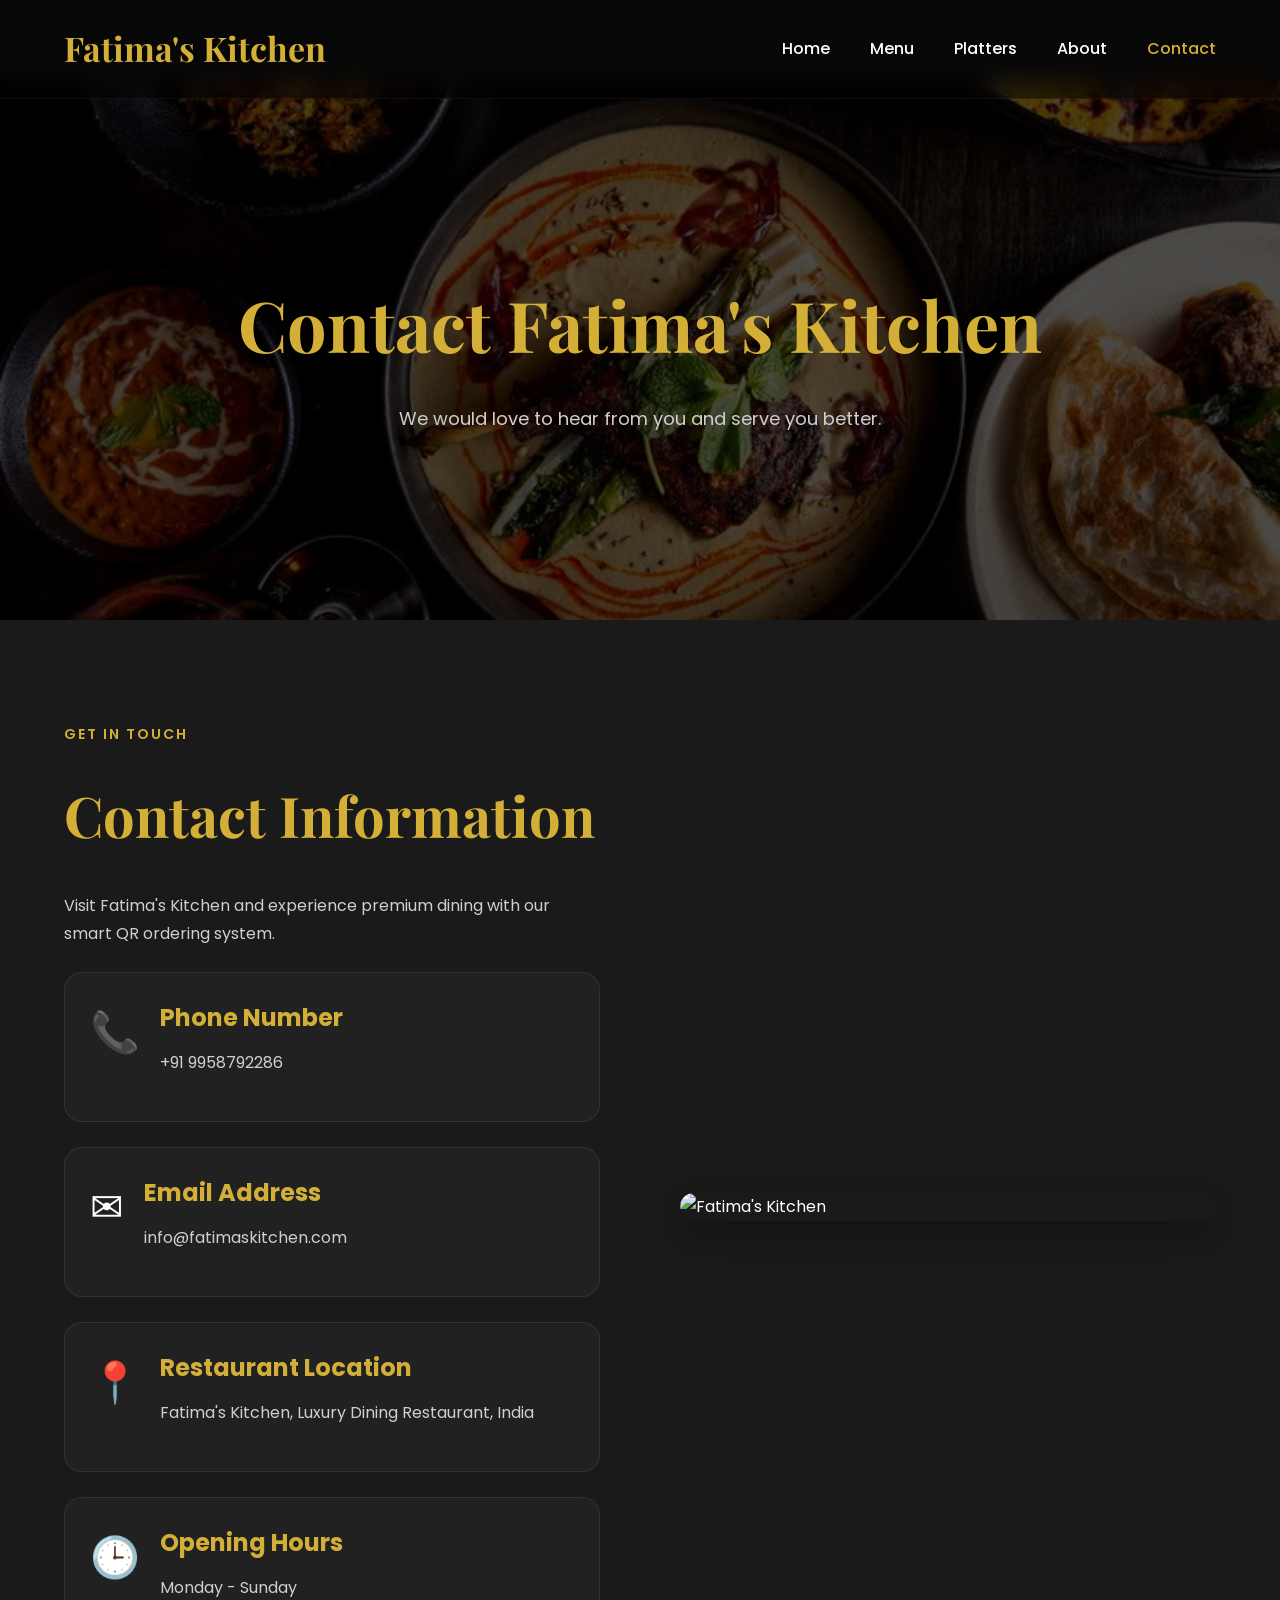
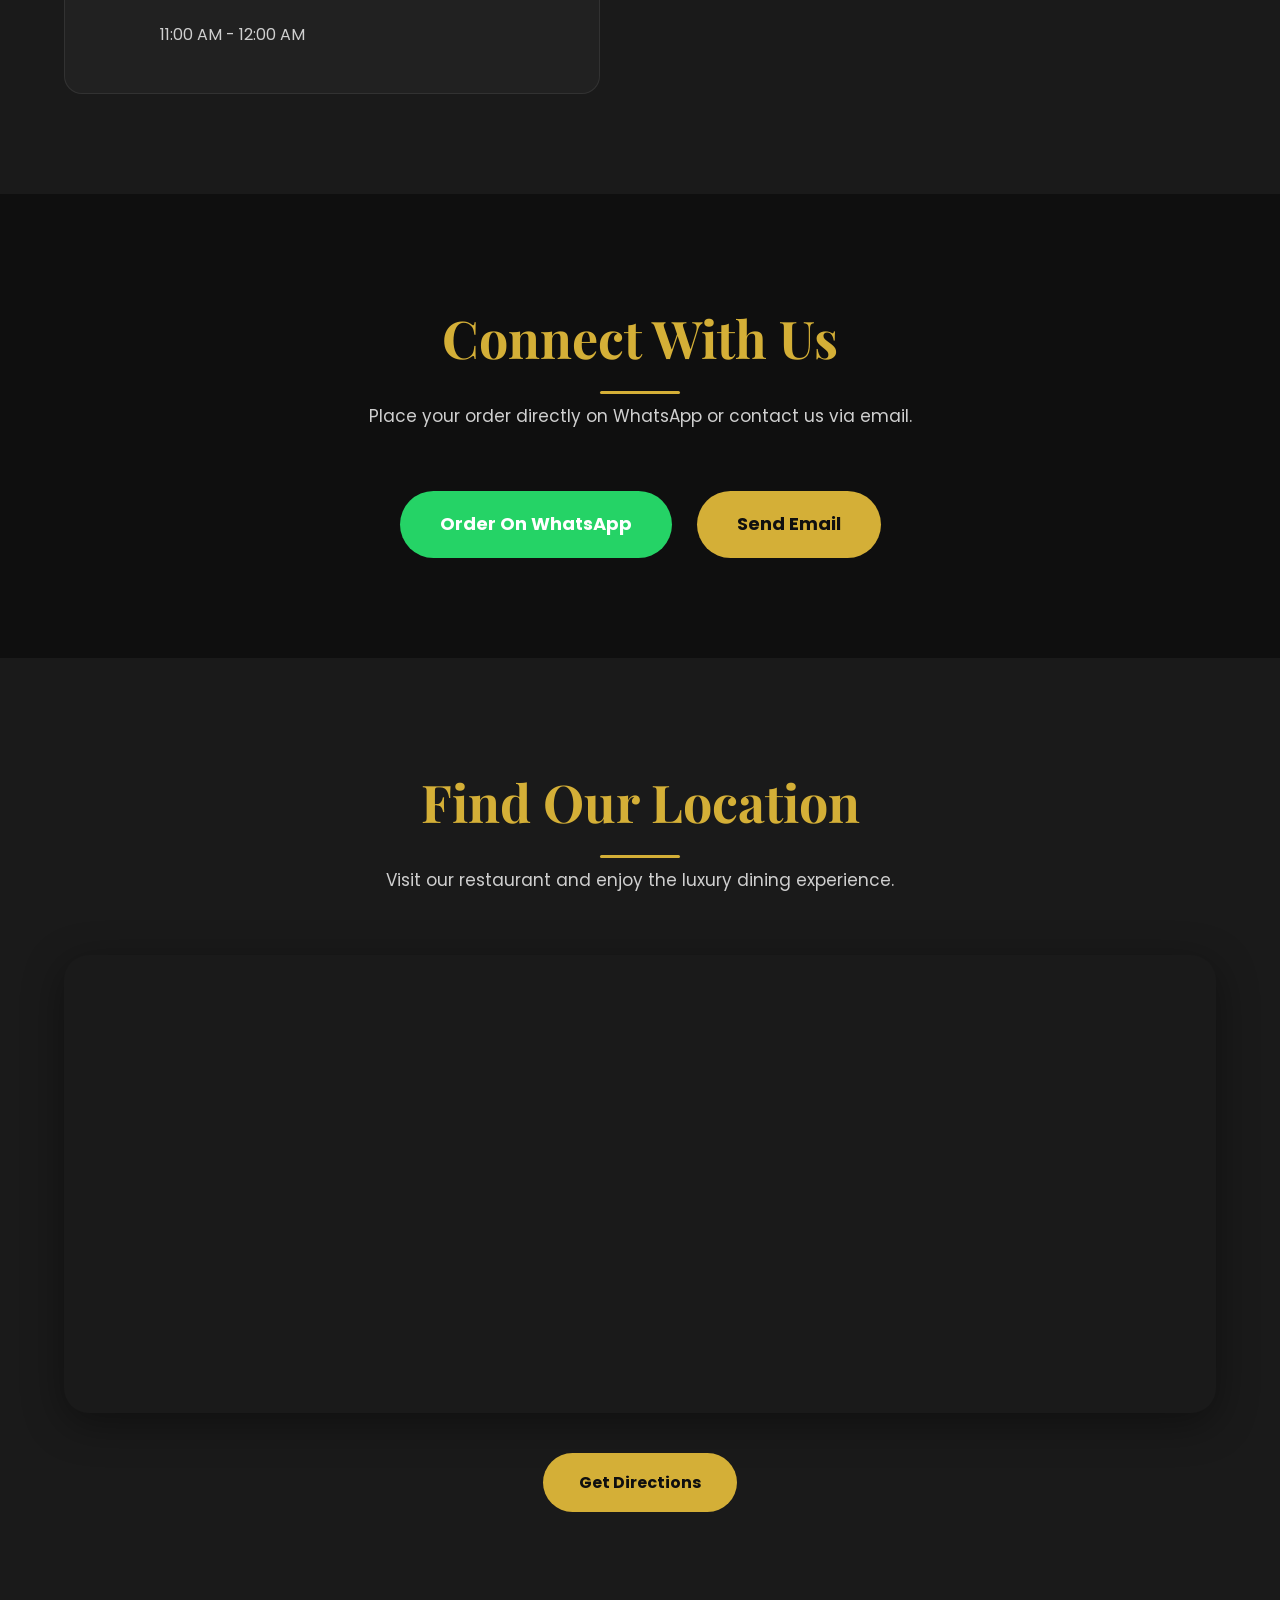
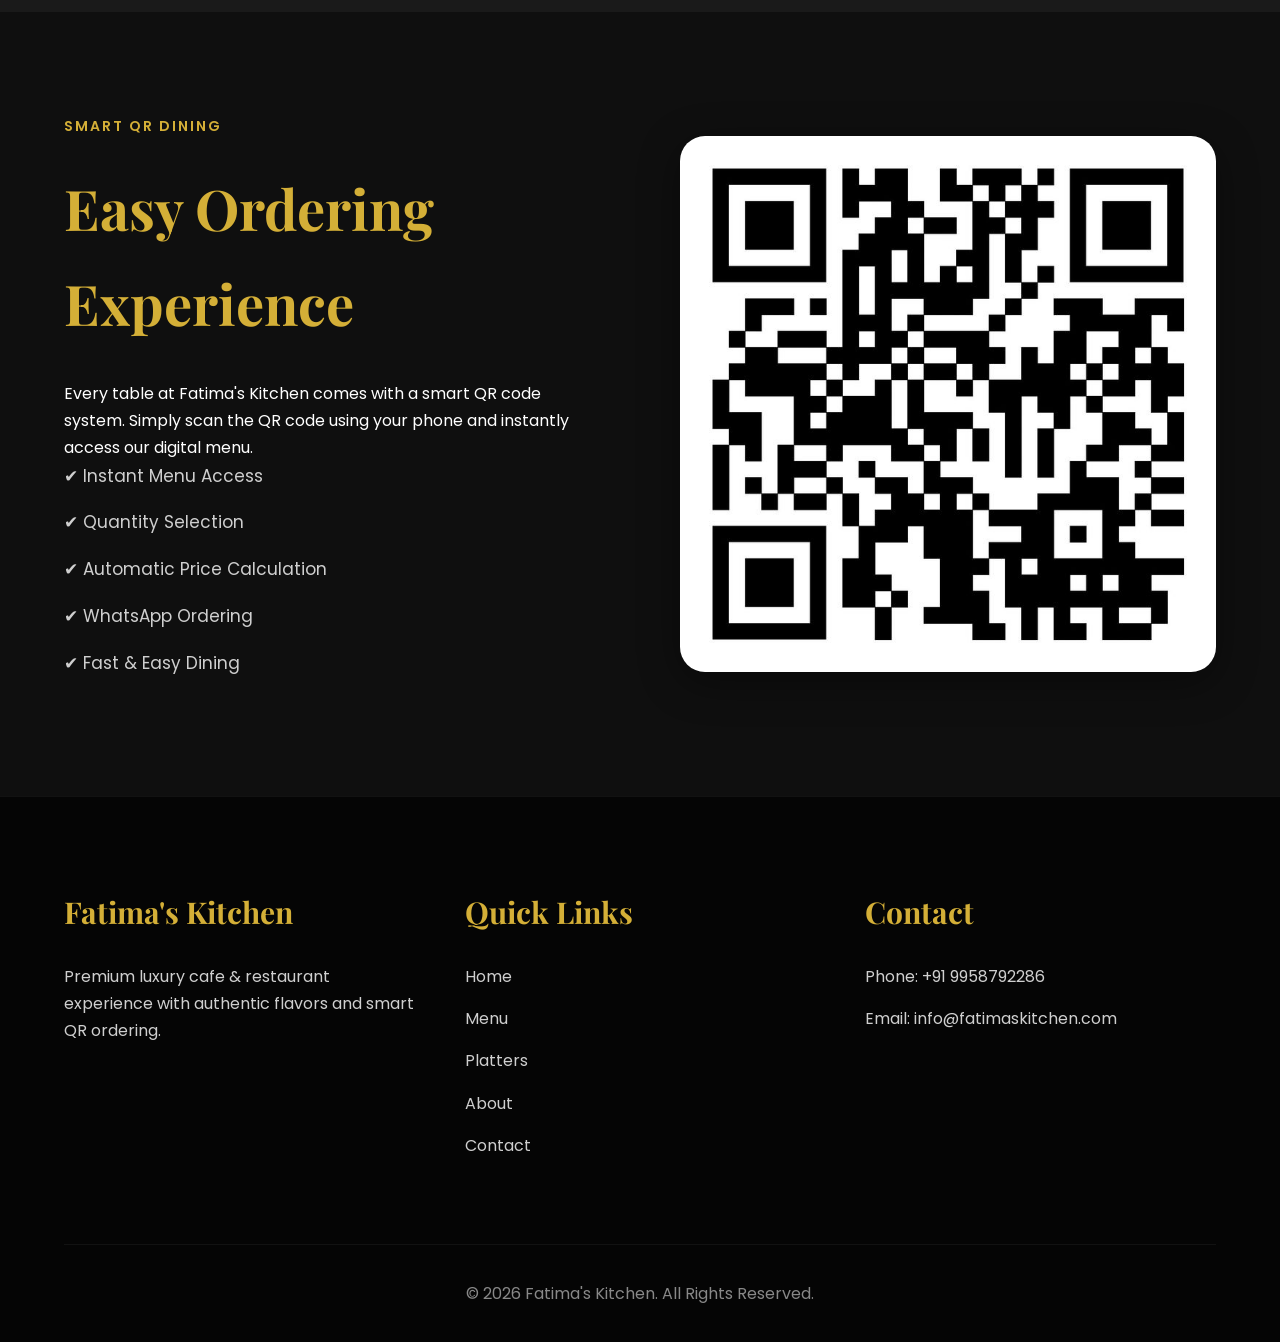
==== contact.html @ e118259c "initial commit" ====
<!DOCTYPE html>
<html lang="en">

<head>

    <meta charset="UTF-8">

    <meta name="viewport"
        content="width=device-width, initial-scale=1.0">

    <title>
        Contact Us | Fatima's Kitchen
    </title>

    <!-- GOOGLE FONTS -->

    <link rel="preconnect"
        href="https://fonts.googleapis.com">

    <link rel="preconnect"
        href="https://fonts.gstatic.com"
        crossorigin>

    <link href="https://fonts.googleapis.com/css2?family=Playfair+Display:wght@500;600;700&family=Poppins:wght@300;400;500;600&display=swap"
        rel="stylesheet">

    <!-- Main CSS -->
    <link rel="stylesheet" href="css/style.css">

    <!-- Animations CSS -->
    <link rel="stylesheet" href="css/animations.css">
    
    <!-- Responsive CSS -->
    <link rel="stylesheet" href="css/responsive.css">

</head>

<body>






    <!-- ========================= -->
    <!-- HEADER -->
    <!-- ========================= -->

    <header class="header">

        <div class="logo">

            <a href="index.html">
                Fatima's Kitchen
            </a>

        </div>

        <nav class="navbar">

            <ul class="nav-links">

                <li>
                    <a href="index.html">
                        Home
                    </a>
                </li>

                <li>
                    <a href="menu.html">
                        Menu
                    </a>
                </li>

                <li>
                    <a href="platters.html">
                        Platters
                    </a>
                </li>

                <li>
                    <a href="about.html">
                        About
                    </a>
                </li>

                <li>
                    <a href="contact.html"
                        class="active">
                        Contact
                    </a>
                </li>

            </ul>

        </nav>

        <div class="mobile-menu-btn">
            ☰
        </div>

    </header>








    <!-- ========================= -->
    <!-- PAGE HERO -->
    <!-- ========================= -->

    <section class="page-hero"
        style="background-image: url('images/hero/hero2.jpg');">

        <div class="overlay"></div>

        <div class="page-hero-content">

            <h1>
                Contact Fatima's Kitchen
            </h1>

            <p>
                We would love to hear from you and serve you better.
            </p>

        </div>

    </section>










    <!-- ========================= -->
    <!-- CONTACT INFO SECTION -->
    <!-- ========================= -->

    <section class="contact-info-section">

        <div class="container">

            <div class="contact-grid">







                <!-- CONTACT DETAILS -->

                <div class="contact-details">

                    <span class="section-subtitle">
                        Get In Touch
                    </span>

                    <h2>
                        Contact Information
                    </h2>

                    <p>
                        Visit Fatima's Kitchen and experience premium dining with our smart QR ordering system.
                    </p>







                    <!-- PHONE -->

                    <div class="contact-card">

                        <div class="contact-icon">
                            📞
                        </div>

                        <div class="contact-text">

                            <h3>
                                Phone Number
                            </h3>

                            <p>
                                +91 9958792286
                            </p>

                        </div>

                    </div>








                    <!-- EMAIL -->

                    <div class="contact-card">

                        <div class="contact-icon">
                            ✉
                        </div>

                        <div class="contact-text">

                            <h3>
                                Email Address
                            </h3>

                            <p>
                                info@fatimaskitchen.com
                            </p>

                        </div>

                    </div>








                    <!-- LOCATION -->

                    <div class="contact-card">

                        <div class="contact-icon">
                            📍
                        </div>

                        <div class="contact-text">

                            <h3>
                                Restaurant Location
                            </h3>

                            <p>
                                Fatima's Kitchen,
                                Luxury Dining Restaurant,
                                India
                            </p>

                        </div>

                    </div>








                    <!-- OPENING HOURS -->

                    <div class="contact-card">

                        <div class="contact-icon">
                            🕒
                        </div>

                        <div class="contact-text">

                            <h3>
                                Opening Hours
                            </h3>

                            <p>
                                Monday - Sunday
                            </p>

                            <p>
                                11:00 AM - 12:00 AM
                            </p>

                        </div>

                    </div>

                </div>








                <!-- CONTACT IMAGE -->

                <div class="contact-image">

                    <img src="images/gallery/gallery3.jpg"
                        alt="Fatima's Kitchen">

                </div>

            </div>

        </div>

    </section>










    <!-- ========================= -->
    <!-- CONTACT ACTIONS -->
    <!-- ========================= -->

    <section class="contact-actions-section">

        <div class="container">

            <div class="section-heading">

                <h2>
                    Connect With Us
                </h2>

                <p>
                    Place your order directly on WhatsApp or contact us via email.
                </p>

            </div>







            <div class="contact-action-buttons">




                <!-- WHATSAPP BUTTON -->

                <a href="https://wa.me/919958792286"
                    target="_blank"
                    class="contact-btn whatsapp-contact-btn">

                    Order On WhatsApp

                </a>








                <!-- EMAIL BUTTON -->

                <a href="mailto:info@fatimaskitchen.com"
                    class="contact-btn email-contact-btn">

                    Send Email

                </a>

            </div>

        </div>

    </section>










    <!-- ========================= -->
    <!-- GOOGLE MAP SECTION -->
    <!-- ========================= -->

    <section class="map-section">

        <div class="container">

            <div class="section-heading">

                <h2>
                    Find Our Location
                </h2>

                <p>
                    Visit our restaurant and enjoy the luxury dining experience.
                </p>

            </div>








            <!-- GOOGLE MAP -->

            <div class="map-container">

                <iframe
                    src="https://www.google.com/maps?q=Pari%20Chowk%20Greater%20Noida&output=embed"
                    width="100%"
                    height="450"
                    style="border:0;"
                    allowfullscreen=""
                    loading="lazy">

                </iframe>

            </div>








            <!-- DIRECTION BUTTON -->

            <div class="direction-btn-box">

                <a href="https://maps.google.com"
                    target="_blank"
                    class="direction-btn">

                    Get Directions

                </a>

            </div>

        </div>

    </section>










    <!-- ========================= -->
    <!-- QR ORDERING INFO -->
    <!-- ========================= -->

    <section class="qr-info-section">

        <div class="container">

            <div class="qr-info-grid">







                <!-- LEFT -->

                <div class="qr-info-content">

                    <span class="section-subtitle">
                        Smart QR Dining
                    </span>

                    <h2>
                        Easy Ordering Experience
                    </h2>

                    <p>
                        Every table at Fatima's Kitchen comes with a smart QR code system.
                        Simply scan the QR code using your phone and instantly access our digital menu.
                    </p>

                    <ul class="qr-features">

                        <li>
                            ✔ Instant Menu Access
                        </li>

                        <li>
                            ✔ Quantity Selection
                        </li>

                        <li>
                            ✔ Automatic Price Calculation
                        </li>

                        <li>
                            ✔ WhatsApp Ordering
                        </li>

                        <li>
                            ✔ Fast & Easy Dining
                        </li>

                    </ul>

                </div>








                <!-- RIGHT -->

                <div class="qr-info-image">

                    <img src="images/gallery/qr-demo.jpg"
                        alt="QR Ordering System">

                </div>

            </div>

        </div>

    </section>










    <!-- ========================= -->
    <!-- FOOTER -->
    <!-- ========================= -->

    <footer class="footer">

        <div class="container">

            <div class="footer-grid">








                <!-- ABOUT -->

                <div class="footer-box">

                    <h3>
                        Fatima's Kitchen
                    </h3>

                    <p>
                        Premium luxury cafe & restaurant experience with authentic flavors and smart QR ordering.
                    </p>

                </div>








                <!-- QUICK LINKS -->

                <div class="footer-box">

                    <h3>
                        Quick Links
                    </h3>

                    <ul>

                        <li>
                            <a href="index.html">
                                Home
                            </a>
                        </li>

                        <li>
                            <a href="menu.html">
                                Menu
                            </a>
                        </li>

                        <li>
                            <a href="platters.html">
                                Platters
                            </a>
                        </li>

                        <li>
                            <a href="about.html">
                                About
                            </a>
                        </li>

                        <li>
                            <a href="contact.html">
                                Contact
                            </a>
                        </li>

                    </ul>

                </div>








                <!-- CONTACT -->

                <div class="footer-box">

                    <h3>
                        Contact
                    </h3>

                    <p>
                        Phone: +91 9958792286
                    </p>

                    <p>
                        Email: info@fatimaskitchen.com
                    </p>

                </div>

            </div>








            <!-- FOOTER BOTTOM -->

            <div class="footer-bottom">

                <p>
                    © 2026 Fatima's Kitchen.
                    All Rights Reserved.
                </p>

            </div>

        </div>

    </footer>








    <!-- MAIN JS -->

    <script src="js/main.js"></script>

</body>

</html>
---- css/style.css ----
/* =========================================================
   FATIMA'S KITCHEN
   LUXURY RESTAURANT WEBSITE
   MAIN STYLESHEET - PART 1
========================================================= */



/* =========================================================
   GOOGLE FONTS
========================================================= */

@import url('https://fonts.googleapis.com/css2?family=Playfair+Display:wght@500;600;700&family=Poppins:wght@300;400;500;600;700&display=swap');



/* =========================================================
   ROOT VARIABLES
========================================================= */

:root {

    --primary-color: #d4af37;

    --secondary-color: #f5f5dc;

    --dark-color: #0f0f0f;

    --dark-light: #1a1a1a;

    --text-color: #ffffff;

    --paragraph-color: #cfcfcf;

    --border-color: rgba(255, 255, 255, 0.08);

    --transition: 0.4s ease;

    --box-shadow:
        0 10px 40px rgba(0, 0, 0, 0.4);

}



/* =========================================================
   GLOBAL RESET
========================================================= */

* {

    margin: 0;

    padding: 0;

    box-sizing: border-box;

    scroll-behavior: smooth;

}



/* =========================================================
   BODY
========================================================= */

body {

    background: var(--dark-color);

    color: var(--text-color);

    font-family: 'Poppins', sans-serif;

    overflow-x: hidden;

    line-height: 1.7;

}



/* =========================================================
   CONTAINER
========================================================= */

.container {

    width: 90%;

    max-width: 1400px;

    margin: auto;

}



/* =========================================================
   IMAGES
========================================================= */

img {

    width: 100%;

    display: block;

}



/* =========================================================
   LINKS
========================================================= */

a {

    text-decoration: none;

    color: inherit;

}



/* =========================================================
   LISTS
========================================================= */

ul {

    list-style: none;

}



/* =========================================================
   SECTION SPACING
========================================================= */

section {

    padding: 100px 0;

}



/* =========================================================
   SECTION HEADINGS
========================================================= */

.section-heading {

    text-align: center;

    margin-bottom: 60px;

}

.section-heading h2 {

    font-size: 52px;

    font-family: 'Playfair Display', serif;

    color: var(--primary-color);

    margin-bottom: 20px;

}

.section-heading p {

    color: var(--paragraph-color);

    max-width: 700px;

    margin: auto;

    font-size: 17px;

}



/* =========================================================
   SUBTITLE
========================================================= */

.section-subtitle {

    color: var(--primary-color);

    letter-spacing: 2px;

    text-transform: uppercase;

    font-size: 14px;

    font-weight: 600;

}



/* =========================================================
   BUTTONS
========================================================= */

.btn {

    display: inline-block;

    padding: 14px 34px;

    border-radius: 50px;

    font-weight: 600;

    transition: var(--transition);

    cursor: pointer;

    border: none;

}

.primary-btn {

    background: var(--primary-color);

    color: var(--dark-color);

}

.primary-btn:hover {

    transform: translateY(-4px);

    box-shadow: 0 10px 30px rgba(212, 175, 55, 0.3);

}

.secondary-btn {

    border: 1px solid var(--primary-color);

    color: var(--primary-color);

}

.secondary-btn:hover {

    background: var(--primary-color);

    color: var(--dark-color);

}



/* =========================================================
   HEADER
========================================================= */

.header {

    position: fixed;

    top: 0;

    left: 0;

    width: 100%;

    z-index: 1000;

    padding: 20px 5%;

    display: flex;

    justify-content: space-between;

    align-items: center;

    background: rgba(0, 0, 0, 0.5);

    backdrop-filter: blur(10px);

    border-bottom: 1px solid rgba(255, 255, 255, 0.05);

}

.logo a {

    font-size: 34px;

    font-family: 'Playfair Display', serif;

    color: var(--primary-color);

    font-weight: 700;

}



/* =========================================================
   NAVBAR
========================================================= */

.nav-links {

    display: flex;

    gap: 40px;

}

.nav-links li a {

    position: relative;

    color: var(--text-color);

    transition: var(--transition);

    font-weight: 500;

}

.nav-links li a:hover {

    color: var(--primary-color);

}

.nav-links li a.active {

    color: var(--primary-color);

}

.nav-links li a::after {

    content: '';

    position: absolute;

    left: 0;

    bottom: -6px;

    width: 0;

    height: 2px;

    background: var(--primary-color);

    transition: var(--transition);

}

.nav-links li a:hover::after {

    width: 100%;

}

.mobile-menu-btn {

    display: none;

    font-size: 30px;

    cursor: pointer;

}



/* =========================================================
   HERO SECTION
========================================================= */

.hero {

    position: relative;

    height: 100vh;

    overflow: hidden;

}

.hero-overlay {

    position: absolute;

    width: 100%;

    height: 100%;

    background:
        linear-gradient(
            rgba(0,0,0,0.7),
            rgba(0,0,0,0.6)
        );

    z-index: 1;

}

.hero-slider {

    height: 100%;

}

.hero-slide {

    position: absolute;

    width: 100%;

    height: 100%;

    background-size: cover;

    background-position: center;

    opacity: 0;

    transition: opacity 1s ease;

}

.active-slide {

    opacity: 1;

}

.hero-content {

    position: relative;

    z-index: 2;

    height: 100%;

    display: flex;

    flex-direction: column;

    justify-content: center;

    align-items: center;

    text-align: center;

    padding: 0 20px;

}

.hero-content h1 {

    font-size: 85px;

    font-family: 'Playfair Display', serif;

    margin-bottom: 20px;

    max-width: 1000px;

    line-height: 1.2;

}

.hero-content h1 span {

    color: var(--primary-color);

}

.hero-content p {

    font-size: 20px;

    color: var(--paragraph-color);

    margin-bottom: 40px;

}

.hero-buttons {

    display: flex;

    gap: 20px;

}



/* =========================================================
   PAGE HERO
========================================================= */

.page-hero {

    position: relative;

    height: 60vh;

    display: flex;

    justify-content: center;

    align-items: center;

    background-size: cover;

    background-position: center;

    margin-top: 80px;

}

.page-hero .overlay {

    position: absolute;

    width: 100%;

    height: 100%;

    background: rgba(0,0,0,0.7);

}

.page-hero-content {

    position: relative;

    z-index: 2;

    text-align: center;

}

.page-hero-content h1 {

    font-size: 70px;

    color: var(--primary-color);

    font-family: 'Playfair Display', serif;

    margin-bottom: 20px;

}

.page-hero-content p {

    color: var(--paragraph-color);

    font-size: 18px;

}





/* =========================================================
   WELCOME SECTION
========================================================= */

.welcome-section {

    background: var(--dark-light);

}

.welcome-section .section-heading {

    max-width: 900px;

    margin: auto;

}

.welcome-section p {

    font-size: 18px;

    color: var(--paragraph-color);

}



/* =========================================================
   FEATURED PLATTERS
========================================================= */

.featured-platters {

    background: var(--dark-color);

}

.platter-grid {

    display: grid;

    grid-template-columns: repeat(auto-fit, minmax(320px, 1fr));

    gap: 40px;

}

.platter-card {

    background: rgba(255,255,255,0.03);

    border: 1px solid var(--border-color);

    border-radius: 20px;

    overflow: hidden;

    transition: var(--transition);

    position: relative;

}

.platter-card:hover {

    transform: translateY(-10px);

    box-shadow: var(--box-shadow);

}

.platter-image {

    overflow: hidden;

}

.platter-image img {

    height: 280px;

    object-fit: cover;

    transition: var(--transition);

}

.platter-card:hover img {

    transform: scale(1.08);

}

.platter-content {

    padding: 30px;

}

.platter-content h3 {

    font-size: 30px;

    margin-bottom: 15px;

    font-family: 'Playfair Display', serif;

    color: var(--primary-color);

}

.platter-content .serves {

    color: var(--secondary-color);

    margin-bottom: 20px;

    font-size: 15px;

}

.platter-content ul {

    margin-bottom: 25px;

}

.platter-content ul li {

    margin-bottom: 10px;

    color: var(--paragraph-color);

    position: relative;

    padding-left: 20px;

}

.platter-content ul li::before {

    content: '•';

    position: absolute;

    left: 0;

    color: var(--primary-color);

}

.platter-content h4 {

    font-size: 32px;

    color: var(--primary-color);

    margin-bottom: 20px;

}

.card-btn {

    display: inline-block;

    padding: 12px 28px;

    border-radius: 40px;

    background: var(--primary-color);

    color: var(--dark-color);

    font-weight: 600;

    transition: var(--transition);

}

.card-btn:hover {

    transform: translateY(-4px);

}



/* =========================================================
   QR SECTION
========================================================= */

.qr-section {

    background: linear-gradient(
        to right,
        #121212,
        #1d1d1d
    );

}

.qr-content {

    display: grid;

    grid-template-columns: repeat(2, 1fr);

    gap: 70px;

    align-items: center;

}

.qr-text h2 {

    font-size: 56px;

    font-family: 'Playfair Display', serif;

    color: var(--primary-color);

    margin-bottom: 25px;

}

.qr-text p {

    color: var(--paragraph-color);

    margin-bottom: 40px;

    font-size: 18px;

}

.qr-steps {

    display: flex;

    gap: 25px;

}

.step {

    text-align: center;

}

.step span {

    display: flex;

    justify-content: center;

    align-items: center;

    width: 70px;

    height: 70px;

    border-radius: 50%;

    background: var(--primary-color);

    color: var(--dark-color);

    font-size: 24px;

    font-weight: 700;

    margin-bottom: 15px;

}

.step p {

    color: var(--text-color);

    font-size: 15px;

}

.qr-image img {

    border-radius: 25px;

    box-shadow: var(--box-shadow);

}



/* =========================================================
   SPECIAL MENU
========================================================= */

.special-menu {

    background: var(--dark-color);

}

.special-menu-grid {

    display: grid;

    grid-template-columns: repeat(auto-fit, minmax(300px, 1fr));

    gap: 35px;

}

.menu-item {

    background: rgba(255,255,255,0.03);

    border: 1px solid var(--border-color);

    border-radius: 20px;

    overflow: hidden;

    transition: var(--transition);

}

.menu-item:hover {

    transform: translateY(-10px);

    box-shadow: var(--box-shadow);

}

.menu-item img {

    height: 260px;

    object-fit: cover;

}

.menu-content {

    padding: 25px;

}

.menu-content h3 {

    font-size: 28px;

    margin-bottom: 15px;

    font-family: 'Playfair Display', serif;

    color: var(--primary-color);

}

.menu-content p {

    color: var(--paragraph-color);

    margin-bottom: 20px;

}

.menu-content span {

    font-size: 24px;

    font-weight: 700;

    color: var(--primary-color);

}



/* =========================================================
   MENU PAGE
========================================================= */

.menu-search-section {

    background: var(--dark-light);

    padding-top: 50px;

    padding-bottom: 50px;

}

#menuSearch {

    width: 100%;

    padding: 18px 25px;

    background: rgba(255,255,255,0.05);

    border: 1px solid var(--border-color);

    color: var(--text-color);

    border-radius: 12px;

    font-size: 16px;

    outline: none;

}

#menuSearch::placeholder {

    color: #999;

}



/* =========================================================
   MENU GRID
========================================================= */

.menu-grid {

    display: grid;

    grid-template-columns: repeat(auto-fit, minmax(320px, 1fr));

    gap: 40px;

}

.menu-card {

    background: rgba(255,255,255,0.03);

    border: 1px solid var(--border-color);

    border-radius: 20px;

    overflow: hidden;

    transition: var(--transition);

}

.menu-card:hover {

    transform: translateY(-10px);

    box-shadow: var(--box-shadow);

}

.menu-card img {

    height: 280px;

    object-fit: cover;

}

.menu-card-content {

    padding: 25px;

}

.menu-card-content h3 {

    font-size: 28px;

    font-family: 'Playfair Display', serif;

    color: var(--primary-color);

    margin-bottom: 15px;

}

.menu-category {

    display: inline-block;

    margin-bottom: 20px;

    padding: 6px 16px;

    background: rgba(212,175,55,0.15);

    color: var(--primary-color);

    border-radius: 30px;

    font-size: 13px;

    font-weight: 600;

}



/* =========================================================
   PRICE OPTIONS
========================================================= */

.price-options {

    display: flex;

    flex-wrap: wrap;

    gap: 12px;

    margin-bottom: 25px;

}

.price-option {

    background: rgba(255,255,255,0.05);

    border: 1px solid rgba(255,255,255,0.08);

    padding: 10px 16px;

    border-radius: 10px;

    cursor: pointer;

    transition: var(--transition);

}

.price-option:hover {

    background: var(--primary-color);

    color: var(--dark-color);

}

.price-option.active {

    background: var(--primary-color);

    color: var(--dark-color);

}



/* =========================================================
   QUANTITY CONTROLS
========================================================= */

.quantity-controls {

    display: flex;

    align-items: center;

    gap: 15px;

    margin-bottom: 25px;

}

.qty-btn {

    width: 42px;

    height: 42px;

    border-radius: 50%;

    border: none;

    background: var(--primary-color);

    color: var(--dark-color);

    font-size: 22px;

    cursor: pointer;

    font-weight: 700;

}

.qty-number {

    font-size: 22px;

    font-weight: 600;

}



/* =========================================================
   ADD TO ORDER BUTTON
========================================================= */

.add-order-btn {

    width: 100%;

    padding: 16px;

    border: none;

    border-radius: 12px;

    background: var(--primary-color);

    color: var(--dark-color);

    font-size: 16px;

    font-weight: 700;

    cursor: pointer;

    transition: var(--transition);

}

.add-order-btn:hover {

    transform: translateY(-4px);

}





/* =========================================================
   ORDER SUMMARY SECTION
========================================================= */

.order-summary-section {

    background: var(--dark-light);

}

.order-summary-box {

    background: rgba(255,255,255,0.03);

    border: 1px solid var(--border-color);

    border-radius: 25px;

    padding: 40px;

    max-width: 900px;

    margin: auto;

    box-shadow: var(--box-shadow);

}

.order-summary-box h2 {

    font-size: 42px;

    font-family: 'Playfair Display', serif;

    color: var(--primary-color);

    margin-bottom: 35px;

    text-align: center;

}



/* =========================================================
   ORDER ITEMS
========================================================= */

.order-item {

    display: flex;

    justify-content: space-between;

    align-items: center;

    padding: 20px 0;

    border-bottom: 1px solid rgba(255,255,255,0.08);

}

.order-item:last-child {

    border-bottom: none;

}

.order-item-info h3 {

    font-size: 22px;

    margin-bottom: 10px;

    color: var(--secondary-color);

}

.order-item-info p {

    color: var(--paragraph-color);

    font-size: 15px;

}

.order-item-price {

    font-size: 22px;

    font-weight: 700;

    color: var(--primary-color);

}

.empty-order {

    text-align: center;

    color: var(--paragraph-color);

    padding: 30px 0;

}



/* =========================================================
   TOTAL PRICE
========================================================= */

.total-price-box {

    display: flex;

    justify-content: space-between;

    align-items: center;

    margin-top: 35px;

    padding-top: 30px;

    border-top: 1px solid rgba(255,255,255,0.08);

}

.total-price-box h3 {

    font-size: 30px;

    color: var(--secondary-color);

}

.total-price-box span {

    font-size: 36px;

    font-weight: 700;

    color: var(--primary-color);

}



/* =========================================================
   TABLE NUMBER INPUT
========================================================= */

.table-input-box {

    margin-top: 35px;

}

.table-input-box label {

    display: block;

    margin-bottom: 12px;

    font-weight: 600;

    color: var(--secondary-color);

}

.table-input-box input {

    width: 100%;

    padding: 18px 20px;

    border-radius: 12px;

    border: 1px solid var(--border-color);

    background: rgba(255,255,255,0.04);

    color: var(--text-color);

    outline: none;

    font-size: 16px;

}



/* =========================================================
   WHATSAPP BUTTON
========================================================= */

.whatsapp-order-btn {

    width: 100%;

    margin-top: 35px;

    padding: 18px;

    border: none;

    border-radius: 14px;

    background: #25D366;

    color: white;

    font-size: 18px;

    font-weight: 700;

    cursor: pointer;

    transition: var(--transition);

}

.whatsapp-order-btn:hover {

    transform: translateY(-4px);

    box-shadow: 0 10px 30px rgba(37,211,102,0.3);

}



/* =========================================================
   PLATTERS PAGE
========================================================= */

.platters-page-section {

    background: var(--dark-color);

}

.platters-grid {

    display: grid;

    grid-template-columns: repeat(auto-fit, minmax(350px, 1fr));

    gap: 40px;

}



/* =========================================================
   ABOUT PAGE
========================================================= */

.about-story-section {

    background: var(--dark-light);

}

.about-grid {

    display: grid;

    grid-template-columns: repeat(2, 1fr);

    gap: 80px;

    align-items: center;

}

.about-content h2 {

    font-size: 58px;

    margin: 20px 0 30px;

    font-family: 'Playfair Display', serif;

    color: var(--primary-color);

}

.about-content p {

    margin-bottom: 22px;

    color: var(--paragraph-color);

    font-size: 17px;

}

.about-image img {

    border-radius: 25px;

    box-shadow: var(--box-shadow);

}



/* =========================================================
   EXPERIENCE SECTION
========================================================= */

.experience-section {

    background: var(--dark-color);

}

.experience-grid {

    display: grid;

    grid-template-columns: repeat(auto-fit, minmax(260px, 1fr));

    gap: 35px;

}

.experience-card {

    background: rgba(255,255,255,0.03);

    border: 1px solid var(--border-color);

    border-radius: 20px;

    padding: 40px 30px;

    text-align: center;

    transition: var(--transition);

}

.experience-card:hover {

    transform: translateY(-10px);

    box-shadow: var(--box-shadow);

}

.experience-icon {

    font-size: 60px;

    margin-bottom: 25px;

}

.experience-card h3 {

    margin-bottom: 20px;

    color: var(--primary-color);

    font-size: 26px;

}

.experience-card p {

    color: var(--paragraph-color);

}



/* =========================================================
   SPECIALITIES SECTION
========================================================= */

.specialities-section {

    background: var(--dark-light);

}

.specialities-grid {

    display: grid;

    grid-template-columns: repeat(2, 1fr);

    gap: 80px;

    align-items: center;

}

.speciality-image img {

    border-radius: 25px;

    box-shadow: var(--box-shadow);

}

.speciality-content h2 {

    font-size: 54px;

    margin: 20px 0 30px;

    color: var(--primary-color);

    font-family: 'Playfair Display', serif;

}

.speciality-list li {

    margin-bottom: 18px;

    color: var(--paragraph-color);

    font-size: 17px;

}



/* =========================================================
   STATS SECTION
========================================================= */

.stats-section {

    background: var(--dark-color);

}

.stats-grid {

    display: grid;

    grid-template-columns: repeat(auto-fit, minmax(240px, 1fr));

    gap: 35px;

}

.stat-box {

    background: rgba(255,255,255,0.03);

    border: 1px solid var(--border-color);

    border-radius: 20px;

    padding: 45px 30px;

    text-align: center;

}

.stat-box h2 {

    font-size: 58px;

    color: var(--primary-color);

    margin-bottom: 15px;

}

.stat-box p {

    color: var(--paragraph-color);

}



/* =========================================================
   CTA SECTION
========================================================= */

.about-cta-section {

    background:
        linear-gradient(
            rgba(0,0,0,0.8),
            rgba(0,0,0,0.8)
        ),
        url('../images/hero/hero2.jpg');

    background-size: cover;

    background-position: center;

    text-align: center;

}

.about-cta-section h2 {

    font-size: 60px;

    color: var(--primary-color);

    margin-bottom: 25px;

    font-family: 'Playfair Display', serif;

}

.about-cta-section p {

    color: var(--paragraph-color);

    margin-bottom: 40px;

    font-size: 18px;

}

.cta-buttons {

    display: flex;

    justify-content: center;

    gap: 25px;

}



/* =========================================================
   CONTACT PAGE
========================================================= */

.contact-info-section {

    background: var(--dark-light);

}

.contact-grid {

    display: grid;

    grid-template-columns: repeat(2, 1fr);

    gap: 80px;

    align-items: center;

}

.contact-details h2 {

    font-size: 56px;

    margin: 20px 0 30px;

    font-family: 'Playfair Display', serif;

    color: var(--primary-color);

}

.contact-details p {

    color: var(--paragraph-color);

    margin-bottom: 20px;

}



/* =========================================================
   CONTACT CARD
========================================================= */

.contact-card {

    display: flex;

    align-items: flex-start;

    gap: 20px;

    padding: 25px;

    margin-top: 25px;

    background: rgba(255,255,255,0.03);

    border: 1px solid var(--border-color);

    border-radius: 18px;

    transition: var(--transition);

}

.contact-card:hover {

    transform: translateY(-5px);

    box-shadow: var(--box-shadow);

}

.contact-icon {

    font-size: 40px;

}

.contact-text h3 {

    margin-bottom: 10px;

    color: var(--primary-color);

    font-size: 24px;

}

.contact-image img {

    border-radius: 25px;

    box-shadow: var(--box-shadow);

}



/* =========================================================
   CONTACT ACTIONS
========================================================= */

.contact-actions-section {

    background: var(--dark-color);

    text-align: center;

}

.contact-action-buttons {

    display: flex;

    justify-content: center;

    gap: 25px;

    flex-wrap: wrap;

}

.contact-btn {

    padding: 18px 40px;

    border-radius: 50px;

    font-size: 18px;

    font-weight: 700;

    transition: var(--transition);

}

.whatsapp-contact-btn {

    background: #25D366;

    color: white;

}

.email-contact-btn {

    background: var(--primary-color);

    color: var(--dark-color);

}

.contact-btn:hover {

    transform: translateY(-5px);

}



/* =========================================================
   GOOGLE MAP
========================================================= */

.map-section {

    background: var(--dark-light);

}

.map-container {

    overflow: hidden;

    border-radius: 25px;

    box-shadow: var(--box-shadow);

    margin-top: 50px;

}

.direction-btn-box {

    text-align: center;

    margin-top: 40px;

}

.direction-btn {

    display: inline-block;

    padding: 16px 36px;

    border-radius: 50px;

    background: var(--primary-color);

    color: var(--dark-color);

    font-weight: 700;

    transition: var(--transition);

}

.direction-btn:hover {

    transform: translateY(-5px);

}



/* =========================================================
   QR INFO SECTION
========================================================= */

.qr-info-section {

    background: var(--dark-color);

}

.qr-info-grid {

    display: grid;

    grid-template-columns: repeat(2, 1fr);

    gap: 80px;

    align-items: center;

}

.qr-info-content h2 {

    font-size: 56px;

    margin: 20px 0 30px;

    color: var(--primary-color);

    font-family: 'Playfair Display', serif;

}

.qr-features li {

    margin-bottom: 18px;

    color: var(--paragraph-color);

    font-size: 17px;

}

.qr-info-image img {

    border-radius: 25px;

    box-shadow: var(--box-shadow);

}



/* =========================================================
   FOOTER
========================================================= */

.footer {

    background: #050505;

    padding-top: 90px;

    border-top: 1px solid rgba(255,255,255,0.05);

}

.footer-grid {

    display: grid;

    grid-template-columns: repeat(auto-fit, minmax(260px, 1fr));

    gap: 50px;

}

.footer-box h3 {

    font-size: 30px;

    margin-bottom: 25px;

    color: var(--primary-color);

    font-family: 'Playfair Display', serif;

}

.footer-box p {

    color: var(--paragraph-color);

    margin-bottom: 15px;

}

.footer-box ul li {

    margin-bottom: 15px;

}

.footer-box ul li a {

    color: var(--paragraph-color);

    transition: var(--transition);

}

.footer-box ul li a:hover {

    color: var(--primary-color);

    padding-left: 6px;

}



/* =========================================================
   FOOTER BOTTOM
========================================================= */

.footer-bottom {

    text-align: center;

    padding: 35px 0;

    margin-top: 70px;

    border-top: 1px solid rgba(255,255,255,0.05);

}

.footer-bottom p {

    color: #888;

}



/* =========================================================
   SCROLLBAR
========================================================= */

::-webkit-scrollbar {

    width: 10px;

}

::-webkit-scrollbar-track {

    background: #111;

}

::-webkit-scrollbar-thumb {

    background: var(--primary-color);

    border-radius: 10px;

}



/* =========================================================
   SELECTION COLOR
========================================================= */

::selection {

    background: var(--primary-color);

    color: var(--dark-color);

}



/* =========================================================
   INPUTS & BUTTONS
========================================================= */

input,
button,
textarea,
select {

    font-family: 'Poppins', sans-serif;

}



/* =========================================================
   GLASS EFFECT
========================================================= */

.glass-effect {

    background: rgba(255,255,255,0.05);

    backdrop-filter: blur(12px);

    border: 1px solid rgba(255,255,255,0.08);

}



/* =========================================================
   HOVER IMAGE EFFECT
========================================================= */

.image-hover-zoom {

    overflow: hidden;

    border-radius: 20px;

}

.image-hover-zoom img {

    transition: transform 0.6s ease;

}

.image-hover-zoom:hover img {

    transform: scale(1.08);

}



/* =========================================================
   LUXURY GOLD BORDER
========================================================= */

.gold-border {

    border: 1px solid rgba(212,175,55,0.3);

}



/* =========================================================
   SHADOW UTILITIES
========================================================= */

.shadow-lg {

    box-shadow: 0 15px 50px rgba(0,0,0,0.5);

}



/* =========================================================
   TEXT UTILITIES
========================================================= */

.text-center {

    text-align: center;

}

.text-gold {

    color: var(--primary-color);

}



/* =========================================================
   MARGIN UTILITIES
========================================================= */

.mt-1 {

    margin-top: 10px;

}

.mt-2 {

    margin-top: 20px;

}

.mt-3 {

    margin-top: 30px;

}

.mt-4 {

    margin-top: 40px;

}

.mt-5 {

    margin-top: 50px;

}



/* =========================================================
   PADDING UTILITIES
========================================================= */

.pt-1 {

    padding-top: 10px;

}

.pt-2 {

    padding-top: 20px;

}

.pt-3 {

    padding-top: 30px;

}

.pt-4 {

    padding-top: 40px;

}

.pt-5 {

    padding-top: 50px;

}



/* =========================================================
   END OF STYLE.CSS
========================================================= */
---- css/animations.css ----
/* =========================================================
   FATIMA'S KITCHEN
   ANIMATIONS.CSS
========================================================= */



/* =========================================================
   GLOBAL TRANSITIONS
========================================================= */

* {

    transition:
        background 0.4s ease,
        color 0.4s ease,
        transform 0.4s ease,
        opacity 0.4s ease,
        box-shadow 0.4s ease;

}



/* =========================================================
   FADE IN ANIMATION
========================================================= */

@keyframes fadeIn {

    from {

        opacity: 0;

        transform: translateY(30px);

    }

    to {

        opacity: 1;

        transform: translateY(0);

    }

}

.fade-in {

    animation: fadeIn 1s ease forwards;

}



/* =========================================================
   HERO TITLE ANIMATION
========================================================= */

@keyframes heroTitle {

    0% {

        opacity: 0;

        transform: translateY(80px);

    }

    100% {

        opacity: 1;

        transform: translateY(0);

    }

}

.hero-content h1 {

    animation: heroTitle 1.2s ease;

}



/* =========================================================
   HERO PARAGRAPH
========================================================= */

@keyframes heroParagraph {

    0% {

        opacity: 0;

        transform: translateY(50px);

    }

    100% {

        opacity: 1;

        transform: translateY(0);

    }

}

.hero-content p {

    animation: heroParagraph 1.6s ease;

}



/* =========================================================
   HERO BUTTONS
========================================================= */

@keyframes heroButtons {

    0% {

        opacity: 0;

        transform: scale(0.8);

    }

    100% {

        opacity: 1;

        transform: scale(1);

    }

}

.hero-buttons {

    animation: heroButtons 2s ease;

}



/* =========================================================
   FLOATING EFFECT
========================================================= */

@keyframes floating {

    0% {

        transform: translateY(0px);

    }

    50% {

        transform: translateY(-12px);

    }

    100% {

        transform: translateY(0px);

    }

}

.floating {

    animation: floating 4s ease-in-out infinite;

}



/* =========================================================
   IMAGE HOVER ZOOM
========================================================= */

.platter-card img,
.menu-card img,
.speciality-image img,
.about-image img,
.contact-image img {

    transition: transform 0.7s ease;

}

.platter-card:hover img,
.menu-card:hover img,
.speciality-image:hover img,
.about-image:hover img,
.contact-image:hover img {

    transform: scale(1.08);

}



/* =========================================================
   CARD GLOW EFFECT
========================================================= */

.platter-card:hover,
.menu-card:hover,
.experience-card:hover,
.contact-card:hover {

    box-shadow:
        0 15px 40px rgba(212,175,55,0.12);

}



/* =========================================================
   BUTTON SHINE EFFECT
========================================================= */

.btn,
.card-btn,
.add-order-btn,
.whatsapp-order-btn,
.contact-btn {

    position: relative;

    overflow: hidden;

}

.btn::before,
.card-btn::before,
.add-order-btn::before,
.whatsapp-order-btn::before,
.contact-btn::before {

    content: '';

    position: absolute;

    top: 0;

    left: -100%;

    width: 100%;

    height: 100%;

    background:
        linear-gradient(
            120deg,
            transparent,
            rgba(255,255,255,0.4),
            transparent
        );

    transition: 0.7s;

}

.btn:hover::before,
.card-btn:hover::before,
.add-order-btn:hover::before,
.whatsapp-order-btn:hover::before,
.contact-btn:hover::before {

    left: 100%;

}



/* =========================================================
   NAVBAR LINK EFFECT
========================================================= */

.nav-links li a {

    transition: color 0.4s ease;

}

.nav-links li a:hover {

    letter-spacing: 1px;

}



/* =========================================================
   HERO IMAGE OVERLAY PULSE
========================================================= */

@keyframes overlayPulse {

    0% {

        opacity: 0.65;

    }

    50% {

        opacity: 0.8;

    }

    100% {

        opacity: 0.65;

    }

}

.hero-overlay {

    animation: overlayPulse 5s ease infinite;

}



/* =========================================================
   PAGE HERO ZOOM EFFECT
========================================================= */

.page-hero {

    animation: heroZoom 15s ease infinite alternate;

}

@keyframes heroZoom {

    from {

        background-size: 100%;

    }

    to {

        background-size: 110%;

    }

}



/* =========================================================
   QR IMAGE FLOAT
========================================================= */

.qr-image img {

    animation: floating 5s ease-in-out infinite;

}



/* =========================================================
   SCROLL REVEAL BASE
========================================================= */

.reveal {

    opacity: 0;

    transform: translateY(70px);

    transition: 1s ease;

}

.reveal.active {

    opacity: 1;

    transform: translateY(0);

}



/* =========================================================
   TEXT GLOW
========================================================= */

.text-gold {

    text-shadow:
        0 0 10px rgba(212,175,55,0.3),
        0 0 20px rgba(212,175,55,0.2);

}



/* =========================================================
   GOLDEN BORDER ANIMATION
========================================================= */

@keyframes borderGlow {

    0% {

        border-color: rgba(212,175,55,0.2);

    }

    50% {

        border-color: rgba(212,175,55,0.8);

    }

    100% {

        border-color: rgba(212,175,55,0.2);

    }

}

.gold-border {

    animation: borderGlow 3s linear infinite;

}



/* =========================================================
   FOOTER LINK HOVER
========================================================= */

.footer-box ul li a:hover {

    transform: translateX(6px);

}



/* =========================================================
   ORDER BOX ANIMATION
========================================================= */

.order-summary-box {

    animation: fadeIn 1s ease;

}



/* =========================================================
   BOUNCE BUTTON
========================================================= */

@keyframes bounceBtn {

    0% {

        transform: scale(1);

    }

    50% {

        transform: scale(1.05);

    }

    100% {

        transform: scale(1);

    }

}

.whatsapp-order-btn:hover {

    animation: bounceBtn 0.6s ease;

}



/* =========================================================
   IMAGE SHADOW HOVER
========================================================= */

img {

    transition:
        transform 0.6s ease,
        box-shadow 0.6s ease;

}

img:hover {

    box-shadow:
        0 20px 50px rgba(0,0,0,0.4);

}



/* =========================================================
   SECTION TITLE EFFECT
========================================================= */

.section-heading h2 {

    position: relative;

    display: inline-block;

}

.section-heading h2::after {

    content: '';

    position: absolute;

    left: 50%;

    transform: translateX(-50%);

    bottom: -12px;

    width: 80px;

    height: 3px;

    background: var(--primary-color);

    border-radius: 50px;

}



/* =========================================================
   CARD FLOAT ON HOVER
========================================================= */

.platter-card:hover,
.menu-card:hover {

    transform:
        translateY(-12px)
        scale(1.01);

}



/* =========================================================
   INPUT FOCUS EFFECT
========================================================= */

input:focus,
textarea:focus {

    border-color: var(--primary-color);

    box-shadow:
        0 0 15px rgba(212,175,55,0.2);

}



/* =========================================================
   SMOOTH APPEAR
========================================================= */

@keyframes smoothAppear {

    from {

        opacity: 0;

    }

    to {

        opacity: 1;

    }

}

body {

    animation: smoothAppear 0.6s ease;

}



/* =========================================================
   END OF ANIMATIONS.CSS
========================================================= */
---- css/responsive.css ----
/* =========================================================
   FATIMA'S KITCHEN
   RESPONSIVE.CSS
========================================================= */



/* =========================================================
   LARGE LAPTOPS
========================================================= */

@media (max-width: 1400px) {

    .hero-content h1 {

        font-size: 72px;

    }

}



/* =========================================================
   LAPTOP DEVICES
========================================================= */

@media (max-width: 1200px) {

    .hero-content h1 {

        font-size: 64px;

    }

    .page-hero-content h1 {

        font-size: 56px;

    }

    .about-grid,
    .specialities-grid,
    .contact-grid,
    .qr-info-grid,
    .qr-content {

        grid-template-columns: 1fr;

        gap: 50px;

    }

}



/* =========================================================
   TABLETS
========================================================= */

@media (max-width: 992px) {

    section {

        padding: 80px 0;

    }

    .section-heading h2 {

        font-size: 44px;

    }

    .hero-content h1 {

        font-size: 56px;

    }

    .hero-content p {

        font-size: 18px;

    }

    .page-hero-content h1 {

        font-size: 48px;

    }

    .about-content h2,
    .speciality-content h2,
    .contact-details h2,
    .qr-info-content h2,
    .qr-text h2 {

        font-size: 44px;

    }

    .stats-grid {

        grid-template-columns: repeat(2, 1fr);

    }

}



/* =========================================================
   MOBILE NAVBAR
========================================================= */

@media (max-width: 768px) {

    .header {

        padding: 18px 5%;

    }

    .logo a {

        font-size: 28px;

    }

    .mobile-menu-btn {

        display: block;

        z-index: 2000;

    }

    .navbar {

        position: fixed;

        top: 0;

        right: -100%;

        width: 280px;

        height: 100vh;

        background: #111;

        padding-top: 120px;

        transition: 0.5s ease;

        z-index: 1500;

    }

    .navbar.active {

        right: 0;

    }

    .nav-links {

        flex-direction: column;

        align-items: center;

        gap: 35px;

    }

    .nav-links li a {

        font-size: 20px;

    }

}



/* =========================================================
   MOBILE DEVICES
========================================================= */

@media (max-width: 768px) {

    section {

        padding: 70px 0;

    }

    .container {

        width: 92%;

    }

    .hero {

        height: 90vh;

    }

    .hero-content h1 {

        font-size: 42px;

    }

    .hero-content p {

        font-size: 16px;

    }

    .hero-buttons {

        flex-direction: column;

        width: 100%;

        align-items: center;

    }

    .btn {

        width: 100%;

        max-width: 300px;

        text-align: center;

    }

    .page-hero {

        height: 50vh;

    }

    .page-hero-content h1 {

        font-size: 38px;

    }

    .section-heading h2 {

        font-size: 38px;

    }

    .about-content h2,
    .speciality-content h2,
    .contact-details h2,
    .qr-info-content h2,
    .qr-text h2 {

        font-size: 38px;

    }

    .platter-grid,
    .menu-grid,
    .platters-grid,
    .experience-grid,
    .stats-grid,
    .footer-grid {

        grid-template-columns: 1fr;

    }

    .qr-steps {

        flex-direction: column;

        align-items: center;

    }

    .order-summary-box {

        padding: 30px 20px;

    }

    .total-price-box {

        flex-direction: column;

        gap: 15px;

        text-align: center;

    }

    .contact-action-buttons {

        flex-direction: column;

        align-items: center;

    }

    .contact-btn {

        width: 100%;

        max-width: 320px;

        text-align: center;

    }

}



/* =========================================================
   SMALL MOBILE DEVICES
========================================================= */

@media (max-width: 576px) {

    .hero-content h1 {

        font-size: 34px;

        line-height: 1.3;

    }

    .hero-content p {

        font-size: 15px;

    }

    .page-hero-content h1 {

        font-size: 30px;

    }

    .section-heading h2 {

        font-size: 32px;

    }

    .about-content h2,
    .speciality-content h2,
    .contact-details h2,
    .qr-info-content h2,
    .qr-text h2 {

        font-size: 32px;

    }

    .platter-content h3,
    .menu-card-content h3 {

        font-size: 24px;

    }

    .platter-content h4 {

        font-size: 28px;

    }

    .order-summary-box h2 {

        font-size: 32px;

    }

    .total-price-box span {

        font-size: 30px;

    }

    .stat-box h2 {

        font-size: 42px;

    }

    .footer-box h3 {

        font-size: 26px;

    }

    .contact-card {

        flex-direction: column;

    }

}



/* =========================================================
   EXTRA SMALL DEVICES
========================================================= */

@media (max-width: 400px) {

    .hero-content h1 {

        font-size: 28px;

    }

    .page-hero-content h1 {

        font-size: 26px;

    }

    .btn {

        padding: 13px 22px;

        font-size: 14px;

    }

    .menu-card-content,
    .platter-content {

        padding: 20px;

    }

}



/* =========================================================
   LANDSCAPE MOBILE
========================================================= */

@media (max-height: 500px) and (orientation: landscape) {

    .hero {

        height: 140vh;

    }

    .page-hero {

        height: 90vh;

    }

}



/* =========================================================
   TOUCH DEVICE IMPROVEMENTS
========================================================= */

@media (hover: none) {

    .platter-card:hover,
    .menu-card:hover,
    .experience-card:hover,
    .contact-card:hover {

        transform: none;

    }

}



/* =========================================================
   HIGH RESOLUTION DEVICES
========================================================= */

@media (min-width: 1600px) {

    .container {

        max-width: 1550px;

    }

    .hero-content h1 {

        font-size: 100px;

    }

}



/* =========================================================
   PRINT MODE
========================================================= */

@media print {

    .header,
    .footer,
    .whatsapp-order-btn,
    .contact-btn {

        display: none;

    }

    body {

        background: white;

        color: black;

    }

}



/* =========================================================
   END OF RESPONSIVE.CSS
========================================================= */
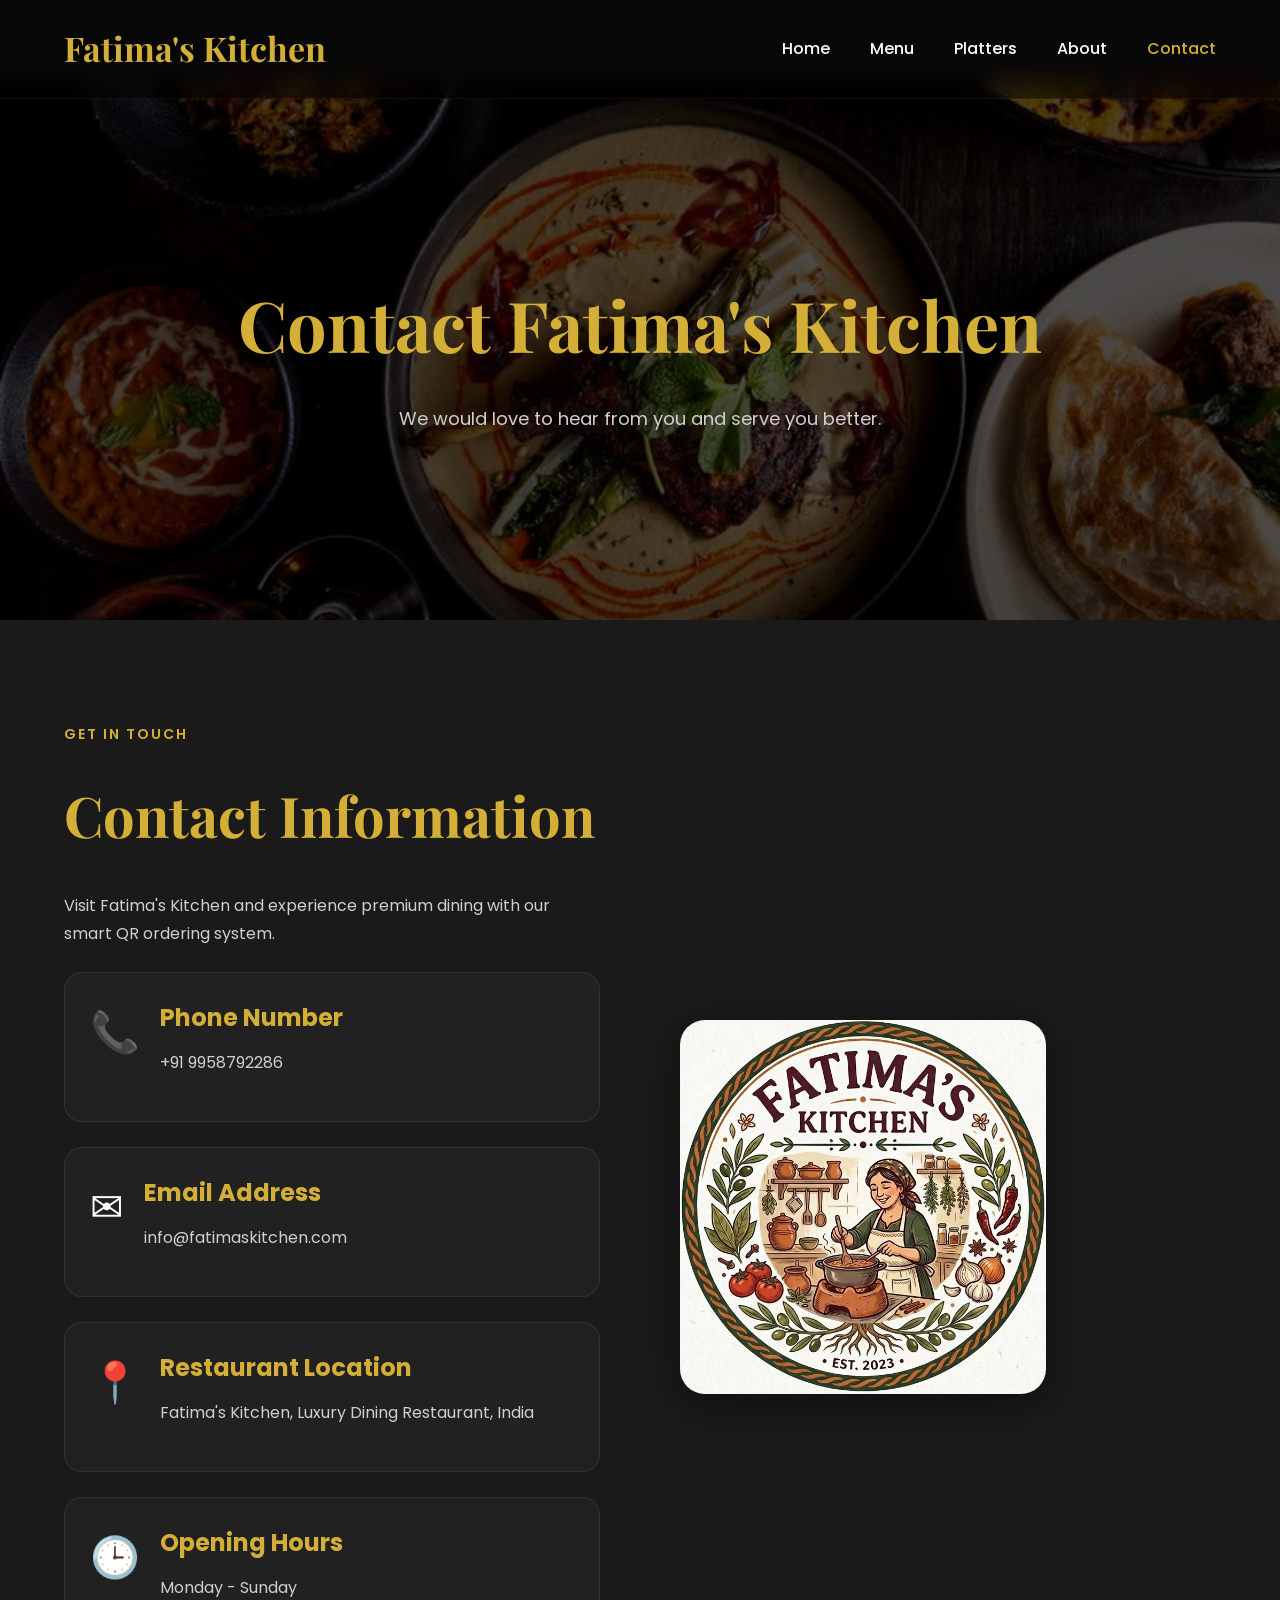
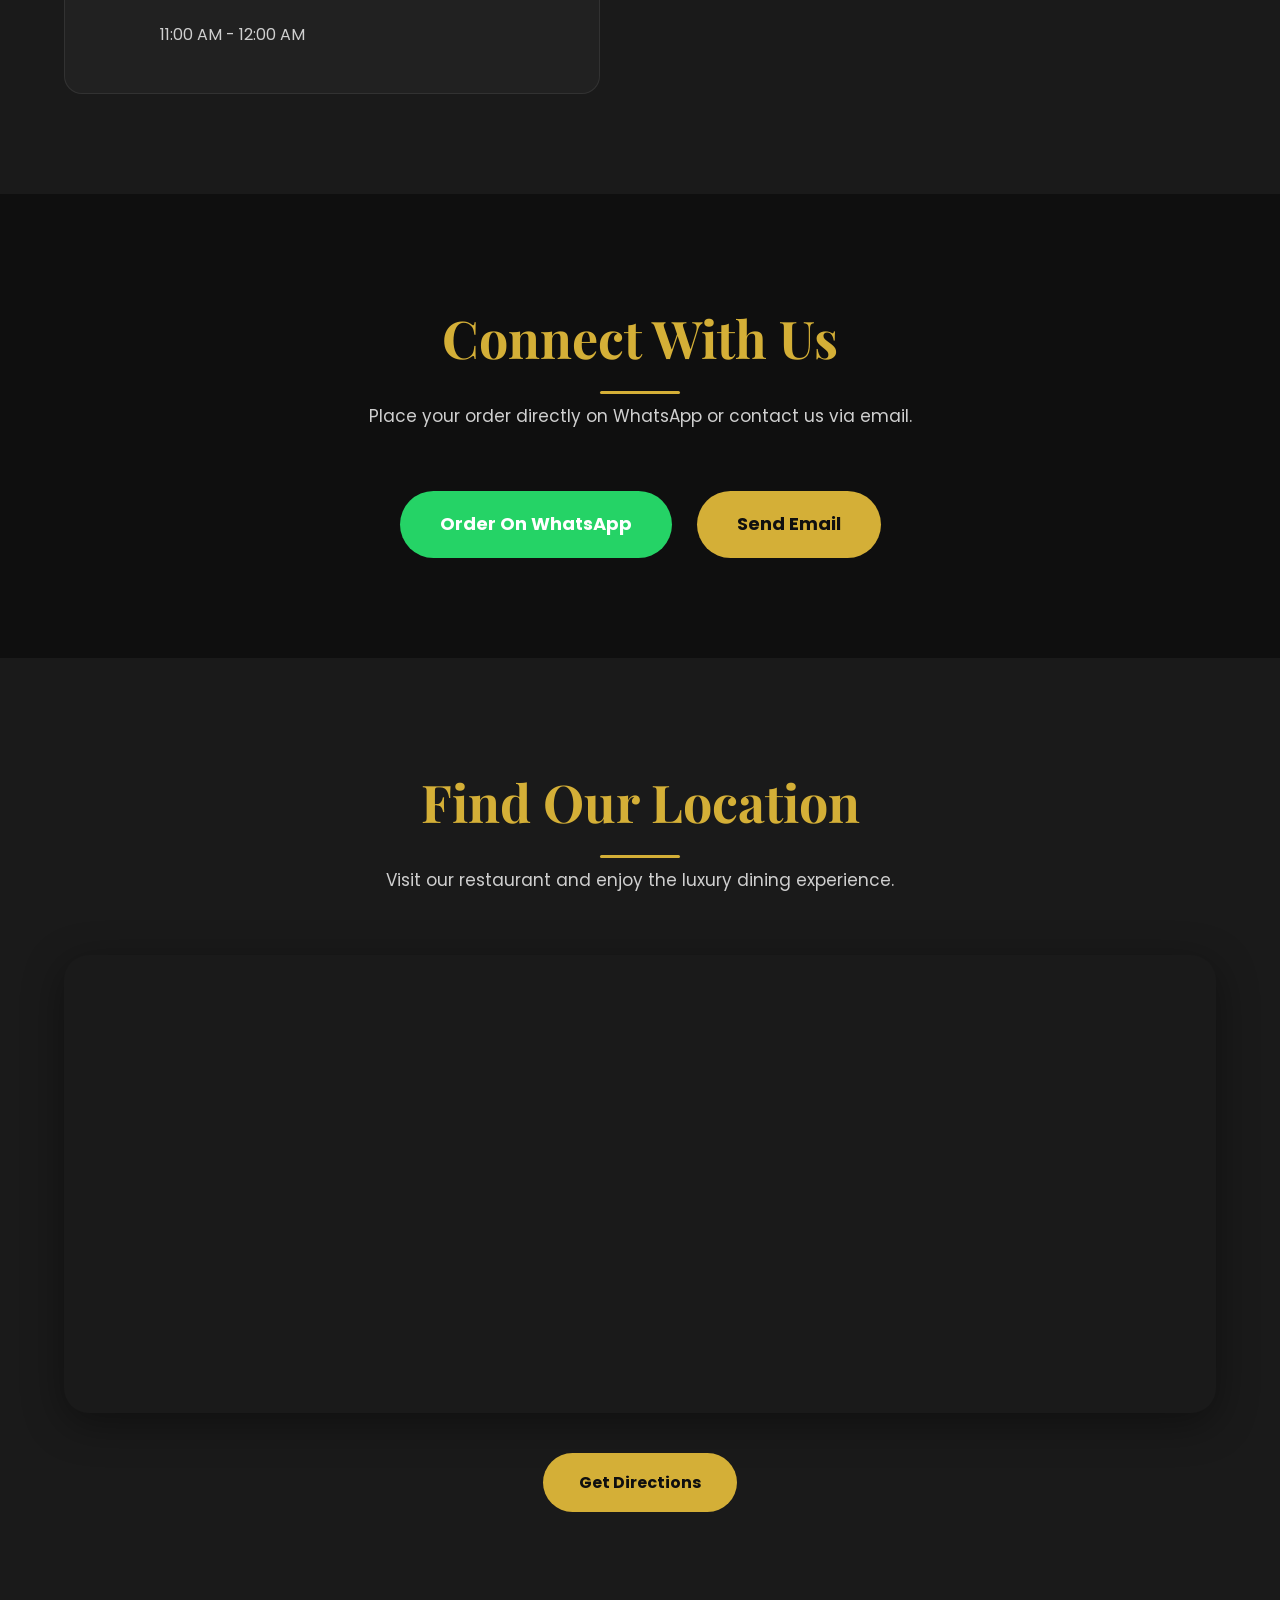
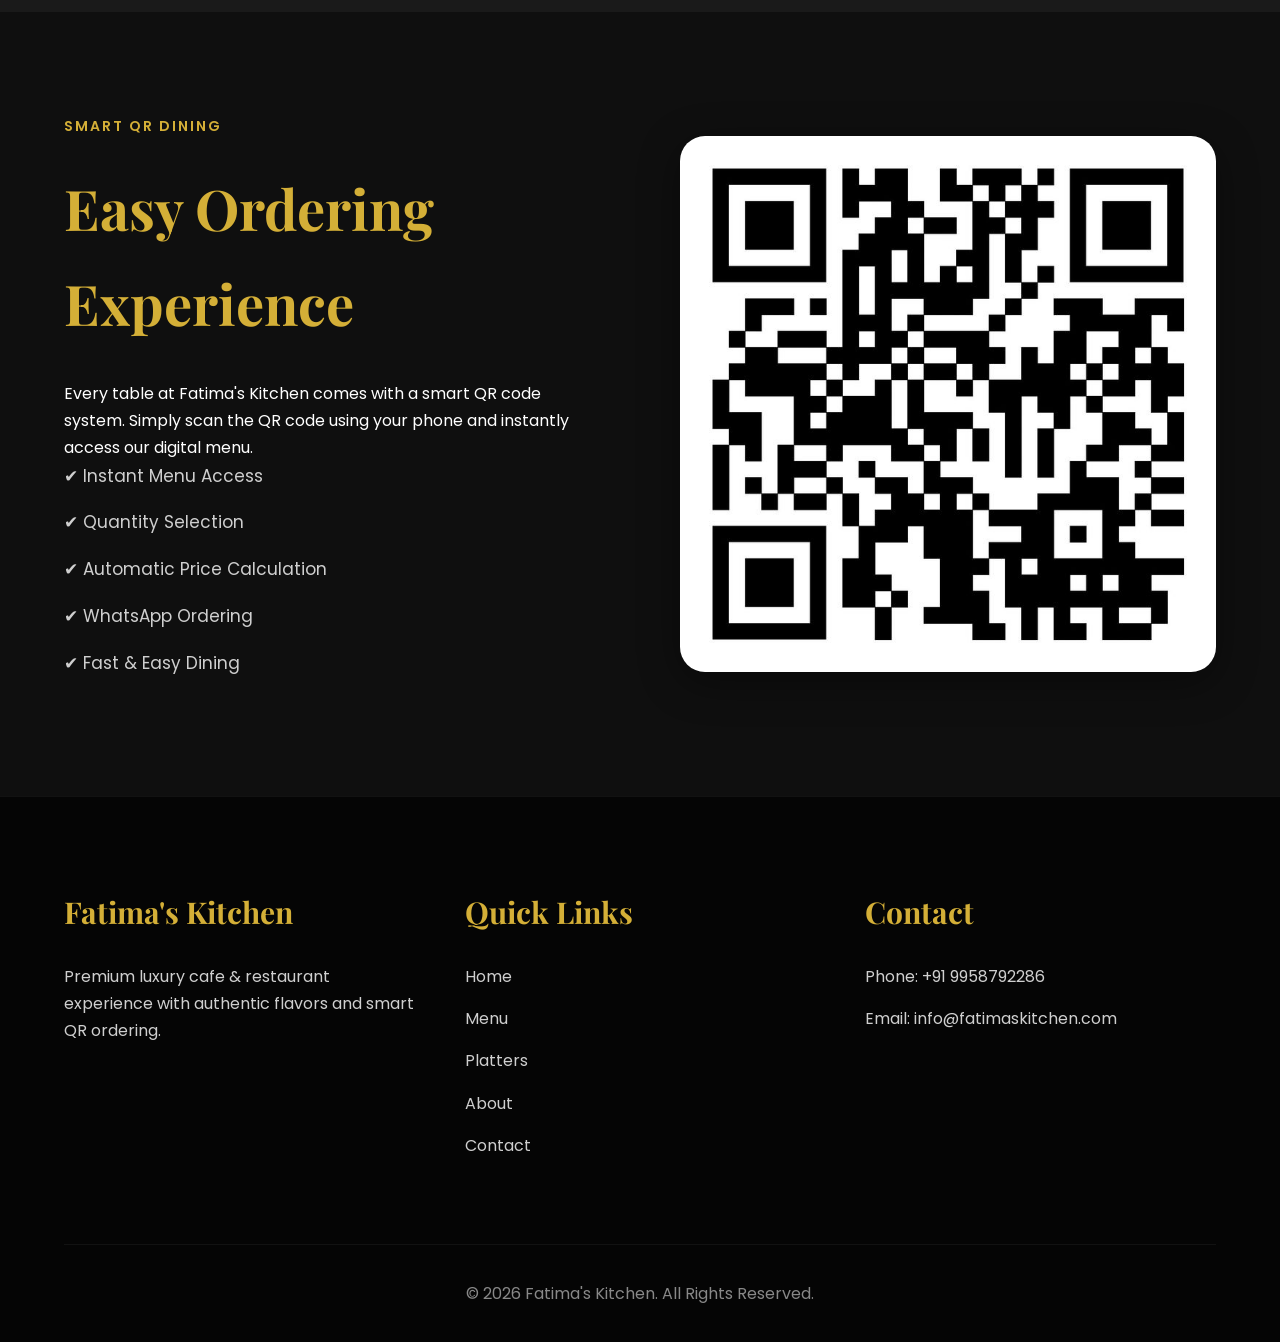
==== commit dd1b4f2a: "resized" ====
--- a/contact.html
+++ b/contact.html
@@ -307,7 +307,8 @@
                 <div class="contact-image">
 
                     <img src="images/gallery/gallery3.jpg"
-                        alt="Fatima's Kitchen">
+                        alt="Fatima's Kitchen "style="width: 366px; height: auto;">
+
 
                 </div>
 
